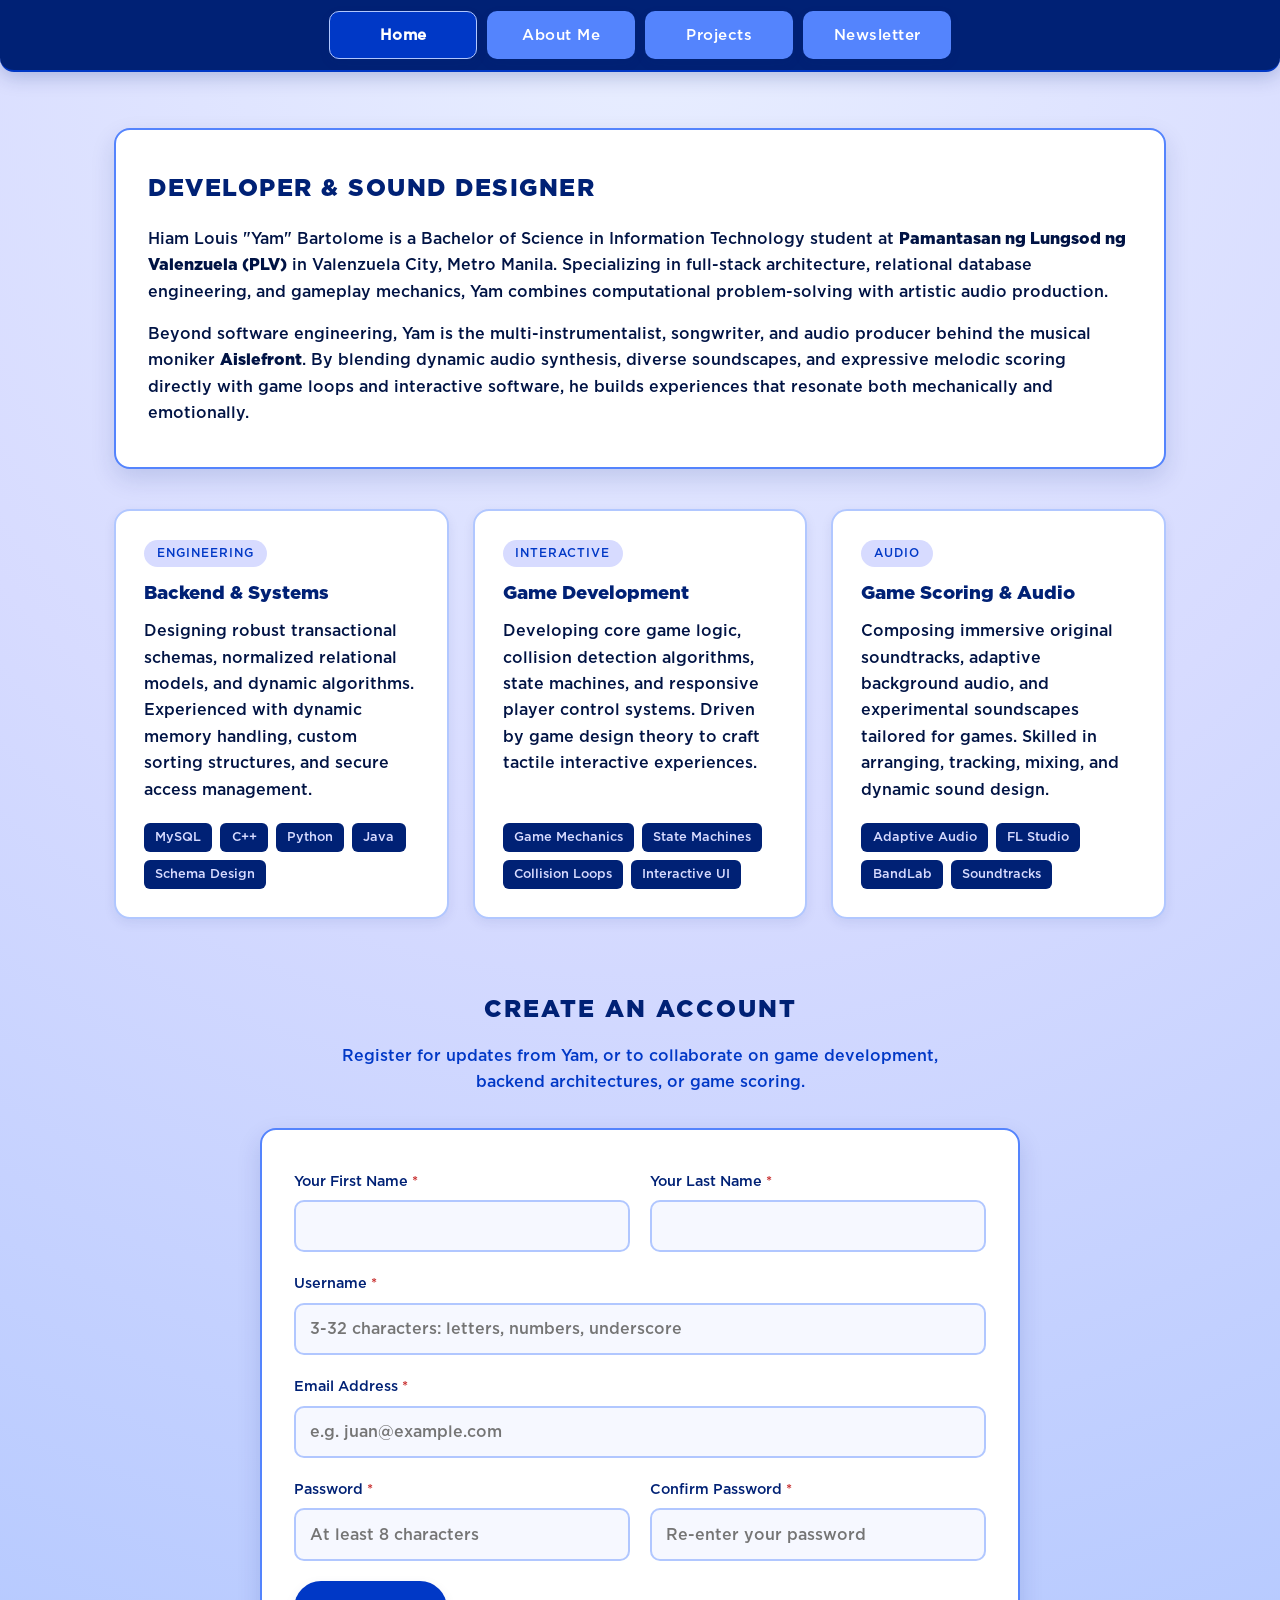
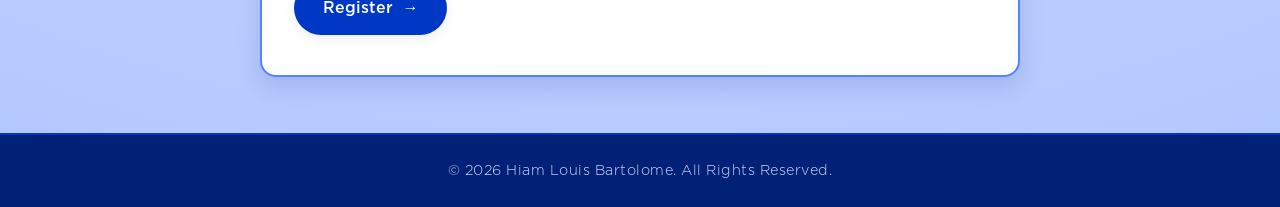
==== page2.html @ 818f1b2e "many changes" ====
<!DOCTYPE html>
<html lang="en">

<head>
    <meta charset="UTF-8">
    <meta name="viewport" content="width=device-width, initial-scale=1.0">
    <title>About Me | Bartolome</title>
    <link rel="stylesheet" href="style.css">
</head>

<body>
    <header class="Header">
        <div class="Header-Container">
            <nav class="Navigation-Bar" aria-label="Main Navigation">
                <a href="index.html" class="NavButton active">
                    <p>Home</p>
                </a>
                <a href="page2.html" class="NavButton">
                    <p>About Me</p>
                </a>
                <a href="page3.html" class="NavButton">
                    <p>Projects</p>
                </a>
                <a href="page4.html" class="NavButton">
                    <p>Newsletter</p>
                </a>
            </nav>
        </div>
    </header>

    <main>
        <!-- IN-DEPTH ABOUT SECTION -->
        <section class="In-Depth-About">
            <div class="About-Hero-Card">
                <h2>DEVELOPER & SOUND DESIGNER</h2>
                <p>
                    Hiam Louis "Yam" Bartolome is a Bachelor of Science in Information Technology student at <strong>Pamantasan ng Lungsod ng Valenzuela (PLV)</strong>
                    in Valenzuela City, Metro Manila. Specializing in full-stack architecture, relational database engineering, and gameplay mechanics,
                    Yam combines computational problem-solving with artistic audio production.
                </p>
                <p>
                    Beyond software engineering, Yam is the multi-instrumentalist, songwriter, and audio producer behind the musical moniker <strong>Aislefront</strong>. 
                    By blending dynamic audio synthesis, diverse soundscapes, and expressive melodic scoring directly with game loops and interactive software,
                    he builds experiences that resonate both mechanically and emotionally.
                </p>
            </div>

            <div class="About-Pillars-Grid">
                <article class="About-Pillar-Card">
                    <div>
                        <div class="Pillar-Header">
                            <span class="Pillar-Badge">Engineering</span>
                        </div>
                        <h3>Backend & Systems</h3>
                        <p>
                            Designing robust transactional schemas, normalized relational models, and dynamic algorithms. Experienced with dynamic memory handling,
                            custom sorting structures, and secure access management.
                        </p>
                    </div>
                    <div class="Tech-Tags">
                        <span class="Tech-Tag">MySQL</span>
                        <span class="Tech-Tag">C++</span>
                        <span class="Tech-Tag">Python</span>
                        <span class="Tech-Tag">Java</span>
                        <span class="Tech-Tag">Schema Design</span>
                    </div>
                </article>

                <article class="About-Pillar-Card">
                    <div>
                        <div class="Pillar-Header">
                            <span class="Pillar-Badge">Interactive</span>
                        </div>
                        <h3>Game Development</h3>
                        <p>
                            Developing core game logic, collision detection algorithms, state machines, and responsive player control systems. 
                            Driven by game design theory to craft tactile interactive experiences.
                        </p>
                    </div>
                    <div class="Tech-Tags">
                        <span class="Tech-Tag">Game Mechanics</span>
                        <span class="Tech-Tag">State Machines</span>
                        <span class="Tech-Tag">Collision Loops</span>
                        <span class="Tech-Tag">Interactive UI</span>
                    </div>
                </article>

                <article class="About-Pillar-Card">
                    <div>
                        <div class="Pillar-Header">
                            <span class="Pillar-Badge">Audio</span>
                        </div>
                        <h3>Game Scoring & Audio</h3>
                        <p>
                            Composing immersive original soundtracks, adaptive background audio, and experimental soundscapes tailored for games.
                            Skilled in arranging, tracking, mixing, and dynamic sound design.
                        </p>
                    </div>
                    <div class="Tech-Tags">
                        <span class="Tech-Tag">Adaptive Audio</span>
                        <span class="Tech-Tag">FL Studio</span>
                        <span class="Tech-Tag">BandLab</span>
                        <span class="Tech-Tag">Soundtracks</span>
                    </div>
                </article>
            </div>
        </section>

        <!-- REGISTRATION SECTION -->
        <section class="Contact-Section" id="contact">
            <div class="Contact-Title">
                <h1>CREATE AN ACCOUNT</h1>
                <p class="Contact-Subtitle">
                    Register for updates from Yam, or to collaborate on game development, backend architectures, or game scoring.
                </p>
            </div>

            <div class="Contact-Form-Container">
                <form class="Contact-Form" action="php/contact.php" method="POST" autocomplete="on">
                    <!-- Anti-spam Honeypot -->
                    <div class="honeypot-field" aria-hidden="true">
                        <label for="website_url">Leave this empty</label>
                        <input type="text" name="website_url" id="website_url" tabindex="-1" autocomplete="off">
                    </div>

                    <div class="Form-Row">
                        <div class="Form-Group">
                            <label for="first_name">Your First Name <span class="required">*</span></label>
                            <input
                                type="text"
                                id="first_name"
                                name="first_name"
                                class="Form-Control"
                                autocomplete="given-name"
                                required
                            >
                        </div>

                        <div class="Form-Group">
                            <label for="last_name">Your Last Name <span class="required">*</span></label>
                            <input
                                type="text"
                                id="last_name"
                                name="last_name"
                                class="Form-Control"
                                autocomplete="family-name"
                                required
                            >
                        </div>
                    </div>

                    <div class="Form-Group">
                        <label for="username">Username <span class="required">*</span></label>
                        <input
                            type="text"
                            id="username"
                            name="username"
                            class="Form-Control"
                            placeholder="3-32 characters: letters, numbers, underscore"
                            pattern="[A-Za-z0-9_]{3,32}"
                            autocomplete="username"
                            required
                        >
                    </div>

                    <div class="Form-Group">
                        <label for="email">Email Address <span class="required">*</span></label>
                        <input
                            type="email"
                            id="email"
                            name="email"
                            class="Form-Control"
                            placeholder="e.g. juan@example.com"
                            autocomplete="email"
                            required
                        >
                    </div>

                    <div class="Form-Row">
                        <div class="Form-Group">
                            <label for="password">Password <span class="required">*</span></label>
                            <input
                                type="password"
                                id="password"
                                name="password"
                                class="Form-Control"
                                placeholder="At least 8 characters"
                                autocomplete="new-password"
                                minlength="8"
                                required
                            >
                        </div>

                        <div class="Form-Group">
                            <label for="confirm_password">Confirm Password <span class="required">*</span></label>
                            <input
                                type="password"
                                id="confirm_password"
                                name="confirm_password"
                                class="Form-Control"
                                placeholder="Re-enter your password"
                                autocomplete="new-password"
                                minlength="8"
                                required
                            >
                        </div>
                    </div>

                    <button type="submit" class="Form-Submit-Btn">
                        <span>Register</span>
                        <span>&rarr;</span>
                    </button>
                </form>
            </div>
        </section>
    </main>

    <footer class="Footer">
        <p>&copy; 2026 Hiam Louis Bartolome. All Rights Reserved.</p>
    </footer>
</body>
</html>
---- style.css ----
/* ==========================================================================
   HLB PORTFOLIO - MAIN STYLESHEET
   ========================================================================== */

/* COLORS & SYSTEM VARIABLES */
:root {
    --color1: #002175;
    --color2: #0038c6;
    --color3: #0048ff;
    --color4: #5484fd;
    --color5: #b1c7ff;
    --color6: #d7dbff;

    --text-dark: #001344;
    --text-light: #ffffff;
    --shadow-sm: 0 4px 12px rgba(0, 33, 117, 0.08);
    --shadow-md: 0 10px 25px rgba(0, 33, 117, 0.14);
    --shadow-lg: 0 18px 36px rgba(0, 33, 117, 0.2);
    --transition-fast: 0.25s cubic-bezier(0.4, 0, 0.2, 1);
    --transition-smooth: 0.35s cubic-bezier(0.16, 1, 0.3, 1);
}

/* FONT-FACES (PRESERVED AS SPECIFIED) */
@font-face {
    font-family: "GothamBlack";
    src: url("/Gotham/Gotham Black/Gotham Black.otf");
    font-display: swap;
    font-weight: bold;
}

@font-face {
    font-family: "GothamMedium";
    src: url("/Gotham/Gotham Medium/Gotham Medium.otf");
    font-display: swap;
    font-weight: 500;
}

@font-face {
    font-family: "GothamLight";
    src: url("/Gotham/Gotham Light/Gotham Light.otf");
    font-display: swap;
    font-weight: 300;
}

/* RESET */
*,
*::before,
*::after {
    box-sizing: border-box;
    margin: 0;
    padding: 0;
}

body {
    background: radial-gradient(circle at 50% 0%, #e8eeff 0%, var(--color6) 45%, var(--color5) 100%);
    background-color: var(--color5);
    color: var(--text-dark);
    font-family: "GothamMedium", -apple-system, BlinkMacSystemFont, "Segoe UI", Roboto, sans-serif;
    line-height: 1.65;
    min-height: 100vh;
    display: flex;
    flex-direction: column;
    overflow-x: hidden;
}

b,
strong {
    font-family: "GothamBlack";
}

/* HEADER & NAVIGATION */
/* HEADER & NAVIGATION */
.Header {
    background-color: var(--color1);
    border-bottom: 2px solid var(--color2);
    position: sticky;
    top: 0;
    z-index: 1000;
    box-shadow: 0 4px 20px rgba(0, 33, 117, 0.25);
    backdrop-filter: blur(10px);
    /* Stretch to viewport edge with 5px left + 5px bottom gutter */
    margin: 0 0 0 0;
    width: 100%;
    border-radius: 0 0 14px 14px;
}

.Header-Container {
    width: 100%;
    max-width: none;
    margin: 0;
    padding: 0.7rem 1.1rem;
    display: flex;
    align-items: center;
    justify-content: center;
}

.Navigation-Bar {
    display: flex;
    flex-direction: row;
    align-items: center;
    justify-content: space-between;
    gap: 0.6rem;
    width: 50%;
    flex-wrap: wrap;
}

.Navigation-Bar a,
.Navigation-Bar .NavButton,
.Navigation-Bar #Button {
    background-color: var(--color4);
    color: #ffffff;
    font-family: "GothamMedium";
    font-size: 0.95rem;
    letter-spacing: 0.5px;
    text-decoration: none;
    padding: 0.65rem 0.50rem;
    border-radius: 10px;
    border: 1px solid transparent;
    display: grid;
    align-items: center;
    justify-content: center;
    /* Every item stretches equally across the bar */
    flex: 1 1 0;
    min-width: 90px;
    transition: all var(--transition-fast);
    box-shadow: var(--shadow-sm);
    cursor: pointer;
}

.Navigation-Bar a p,
.Navigation-Bar .NavButton p,
.Navigation-Bar #Button p {
    margin: 0;
    white-space: nowrap;
}

.Navigation-Bar a:hover,
.Navigation-Bar .NavButton:hover,
.Navigation-Bar #Button:hover {
    background-color: var(--color2);
    color: #ffffff;
    transform: translateY(-2px);
    box-shadow: var(--shadow-md);
    border-color: var(--color5);
}

.Navigation-Bar a.active,
.Navigation-Bar .NavButton.active {
    background-color: var(--color2);
    color: #ffffff;
    border-color: var(--color5);
    font-weight: bold;
}

/* --- Session-aware nav (login / account / logout) --- */
.NavAuth-Group {
    display: flex;
    gap: 0.6rem;
    flex: 2 1 0;
    min-width: 200px;
    align-items: stretch;
}

.NavAuth-Group .NavButton {
    flex: 1 1 0;
}

.NavAccount {
    background-color: var(--color2) !important;
    border-color: var(--color5) !important;
    gap: 0.55rem;
}

.NavAvatar {
    display: inline-flex;
    align-items: center;
    justify-content: center;
    width: 26px;
    height: 26px;
    border-radius: 50%;
    background: var(--color6);
    color: var(--color1);
    font-family: "GothamBlack";
    font-size: 0.8rem;
    line-height: 1;
}

.NavLogout {
    background-color: transparent !important;
    border: 2px solid var(--color4) !important;
    color: var(--color6) !important;
}

.NavLogout:hover {
    background-color: #b3261e !important;
    border-color: #b3261e !important;
    color: #fff !important;
}

/* Active Nav State */
.Navigation-Bar a.active,
.Navigation-Bar .NavButton.active {
    background-color: var(--color2);
    color: #ffffff;
    border-color: var(--color5);
    font-weight: bold;
}

/* MAIN CONTENT */
main {
    flex: 1;
    width: 100%;
    max-width: 1100px;
    margin: 0 auto;
    padding: 3.5rem 1.5rem;
    animation: FadeIn 0.8s ease forwards;
}

/* TITLE HERO CARD */
.Title-Card {
    display: flex;
    flex-direction: column;
    align-items: center;
    justify-content: center;
    text-align: center;
    padding: 2.5rem 1.5rem;
    margin-bottom: 2.5rem;
}

.Title-Card h1 {
    font-family: "GothamBlack";
    color: var(--color1);
    font-size: clamp(2.2rem, 5vw, 3.5rem);
    letter-spacing: 2px;
    text-transform: uppercase;
    margin-bottom: 0.75rem;
    line-height: 1.15;
}

.Title-Card h2 {
    font-family: "GothamMedium";
    color: var(--color2);
    font-size: clamp(1.1rem, 2.5vw, 1.4rem);
    letter-spacing: 0.5px;
    font-weight: 500;
    max-width: 800px;
}

/* INFORMATION CARDS GRID */
.Info-Cards {
    display: grid;
    grid-template-columns: repeat(auto-fit, minmax(300px, 1fr));
    gap: 2rem;
    justify-content: center;
    align-items: stretch;
    max-width: 900px;
    margin: 0 auto 3rem;
}

.Information-Card {
    font-family: "GothamMedium";
    background: #ffffff;
    color: var(--text-dark);
    padding: 2.25rem 2rem;
    border-radius: 16px;
    border: 2px solid var(--color4);
    box-shadow: var(--shadow-md);
    text-align: left;
    line-height: 1.75;
    font-size: 1.05rem;
    display: flex;
    flex-direction: column;
    justify-content: center;
    position: relative;
    overflow: hidden;
    transition: transform var(--transition-fast), box-shadow var(--transition-fast), border-color var(--transition-fast);
}

.Information-Card::before {
    content: "";
    position: absolute;
    top: 0;
    left: 0;
    width: 6px;
    height: 100%;
    background-color: var(--color3);
    transition: width var(--transition-fast);
}

.Information-Card:hover {
    transform: translateY(-6px);
    box-shadow: var(--shadow-lg);
    border-color: var(--color2);
}

.Information-Card:hover::before {
    width: 10px;
}

/* ==========================================================================
   AUTH (login / register / account)
   ========================================================================== */
   .Auth-Wrap {
    display: flex;
    justify-content: center;
    align-items: flex-start;
    padding: 2rem 0 4rem;
}

.Auth-Card {
    width: 100%;
    max-width: 460px;
    background: #fff;
    border: 2px solid var(--color4);
    border-radius: 18px;
    box-shadow: var(--shadow-md);
    padding: 2.5rem 2.25rem;
}

.Auth-Card h1 {
    font-family: "GothamBlack";
    color: var(--color1);
    letter-spacing: 2px;
    text-align: center;
    margin-bottom: 0.35rem;
    font-size: clamp(1.6rem, 4vw, 2.1rem);
}

.Auth-Card .Auth-Sub {
    text-align: center;
    color: var(--color2);
    margin-bottom: 1.75rem;
    font-size: 0.95rem;
}

.Auth-Form {
    display: flex;
    flex-direction: column;
    gap: 1.1rem;
}

.Auth-Form .Form-Group label {
    font-size: 0.85rem;
    letter-spacing: 0.4px;
    text-transform: uppercase;
}

.Auth-Submit {
    width: 100%;
    justify-content: center;
    align-self: stretch;
    margin-top: 0.35rem;
}

.Auth-Alert {
    border-radius: 10px;
    padding: 0.75rem 1rem;
    font-size: 0.9rem;
    margin-bottom: 1.1rem;
    border: 2px solid transparent;
}

.Auth-Alert.error {
    background: #fdecea;
    border-color: #f5c2c0;
    color: #8b1a13;
}

.Auth-Alert.success {
    background: #e8f5ec;
    border-color: #b7e0c3;
    color: #14532d;
}

.Auth-Footer {
    text-align: center;
    margin-top: 1.5rem;
    font-size: 0.9rem;
    color: var(--color1);
}

.Auth-Footer a {
    color: var(--color2);
    font-family: "GothamBlack";
    text-decoration: none;
}

.Auth-Footer a:hover {
    text-decoration: underline;
}

.Field-Hint {
    font-size: 0.78rem;
    color: #4a5580;
    margin-top: 0.15rem;
}

/* Password strength meter */
.Pw-Meter {
    height: 6px;
    border-radius: 9999px;
    background: var(--color6);
    overflow: hidden;
    margin-top: 0.35rem;
}

.Pw-Meter span {
    display: block;
    height: 100%;
    width: 0;
    background: #b3261e;
    transition: width 0.25s ease, background 0.25s ease;
}

.Pw-Meter[data-score="2"] span { background: #d17b00; }
.Pw-Meter[data-score="3"] span { background: #0a7d3a; }
.Pw-Meter[data-score="4"] span { background: #0a7d3a; }

/* Account dashboard bits */
.Account-Info {
    display: grid;
    gap: 0.6rem;
    margin-bottom: 1.5rem;
    padding: 1rem 1.15rem;
    border-radius: 12px;
    background: #f6f8ff;
    border: 1px solid var(--color5);
    font-size: 0.95rem;
}

.Account-Info strong {
    color: var(--color1);
}

/* Responsive tweaks */
@media (max-width: 768px) {
    .Navigation-Bar a,
    .Navigation-Bar .NavButton,
    .Navigation-Bar #Button {
        min-width: 72px;
        font-size: 0.82rem;
        padding: 0.5rem 0.7rem;
        border-radius: 8px;
    }
    .NavAuth-Group { min-width: 160px; }
}

@media (max-width: 480px) {
    .Header { border-radius: 0 0 10px 0; }
    .Navigation-Bar { gap: 0.4rem; }
    .Navigation-Bar a,
    .Navigation-Bar .NavButton,
    .Navigation-Bar #Button {
        font-size: 0.75rem;
        padding: 0.45rem 0.55rem;
        min-width: 60px;
    }
    .NavAvatar { width: 22px; height: 22px; font-size: 0.7rem; }
}

/* FOOTER */
.Footer {
    background-color: var(--color1);
    border-top: 2px solid var(--color2);
    padding: 1.5rem;
    text-align: center;
    margin-top: auto;
    width: 100%;
}

.Footer p {
    font-family: "GothamLight";
    font-size: 0.9rem;
    color: var(--color6);
    letter-spacing: 0.5px;
}

/* ANIMATIONS */
@keyframes FadeIn {
    from {
        opacity: 0;
        transform: translateY(20px);
    }

    to {
        opacity: 1;
        transform: translateY(0);
    }
}

/* RESPONSIVE DESIGN */
@media (max-width: 768px) {
    .Header-Container {
        flex-direction: column;
        padding: 1rem 1.25rem;
        gap: 0.75rem;
    }

    .Navigation-Bar {
        justify-content: center;
        width: 100%;
        gap: 0.5rem;
    }

    .Navigation-Bar a,
    .Navigation-Bar .NavButton,
    .Navigation-Bar #Button {
        font-size: 0.85rem;
        padding: 0.45rem 0.9rem;
    }

    main {
        padding: 2.5rem 1.25rem;
    }

    .Title-Card {
        padding: 1.5rem 0.5rem;
    }

    .Info-Cards {
        gap: 1.5rem;
    }

    .Information-Card {
        padding: 1.75rem 1.5rem;
    }
}

@media (max-width: 480px) {
    .Navigation-Bar {
        gap: 0.4rem;
    }

    .Navigation-Bar a,
    .Navigation-Bar .NavButton,
    .Navigation-Bar #Button {
        font-size: 0.8rem;
        padding: 0.4rem 0.75rem;
    }
}

/* ==========================================================================
   ADDITIONS: About, Contact, Projects, Buttons, Accessibility
   ========================================================================== */
:focus-visible {
    outline: 3px solid var(--color3);
    outline-offset: 3px;
    border-radius: 6px;
}

html {
    scroll-behavior: smooth;
}

.Hero-Actions {
    display: flex;
    gap: 1rem;
    flex-wrap: wrap;
    justify-content: center;
    margin-top: 1.75rem;
}

.Btn {
    font-family: "GothamMedium", sans-serif;
    text-decoration: none;
    padding: 0.75rem 1.6rem;
    border-radius: 9999px;
    background: var(--color2);
    color: #fff;
    border: 2px solid var(--color2);
    transition: all var(--transition-fast);
    box-shadow: var(--shadow-sm);
}

.Btn:hover {
    background: var(--color1);
    transform: translateY(-2px);
    box-shadow: var(--shadow-md);
}

.Btn.secondary {
    background: transparent;
    color: var(--color2);
}

.Btn.secondary:hover {
    background: var(--color2);
    color: #fff;
}

/* About */
.In-Depth-About {
    display: flex;
    flex-direction: column;
    gap: 2.5rem;
    margin-bottom: 4.5rem;
}

.About-Hero-Card,
.Contact-Form-Container {
    background: #fff;
    border: 2px solid var(--color4);
    border-radius: 16px;
    box-shadow: var(--shadow-md);
    padding: 2.5rem 2rem;
}

.About-Hero-Card h2 {
    font-family: "GothamBlack";
    color: var(--color1);
    letter-spacing: 1.5px;
    margin-bottom: 1rem;
}

.About-Hero-Card p+p {
    margin-top: 1rem;
}

.About-Pillars-Grid {
    display: grid;
    grid-template-columns: repeat(auto-fit, minmax(270px, 1fr));
    gap: 1.5rem;
}

.About-Pillar-Card,
.Project-Card {
    background: #fff;
    border: 2px solid var(--color5);
    border-radius: 16px;
    padding: 1.75rem;
    display: flex;
    flex-direction: column;
    justify-content: space-between;
    gap: 1.25rem;
    box-shadow: var(--shadow-sm);
    transition: transform var(--transition-fast), box-shadow var(--transition-fast), border-color var(--transition-fast);
}

.About-Pillar-Card:hover,
.Project-Card:hover {
    transform: translateY(-5px);
    box-shadow: var(--shadow-lg);
    border-color: var(--color3);
}

.About-Pillar-Card h3,
.Project-Card h3 {
    font-family: "GothamBlack";
    color: var(--color1);
    margin: 0.75rem 0 0.5rem;
}

.Pillar-Badge,
.Project-Status {
    display: inline-block;
    font-size: 0.75rem;
    letter-spacing: 1px;
    text-transform: uppercase;
    background: var(--color6);
    color: var(--color2);
    padding: 0.25rem 0.8rem;
    border-radius: 9999px;
}

.Tech-Tags {
    display: flex;
    flex-wrap: wrap;
    gap: 0.5rem;
}

.Tech-Tag {
    font-size: 0.8rem;
    background: var(--color1);
    color: var(--color6);
    padding: 0.25rem 0.7rem;
    border-radius: 6px;
}

/* Contact */
.Contact-Title {
    text-align: center;
    margin-bottom: 2rem;
}

.Contact-Title h1 {
    font-family: "GothamBlack";
    color: var(--color1);
    letter-spacing: 2px;
}

.Contact-Subtitle {
    max-width: 640px;
    margin: 0.75rem auto 0;
    color: var(--color2);
}

.Contact-Form-Container {
    max-width: 760px;
    margin: 0 auto;
}

.Contact-Form {
    display: flex;
    flex-direction: column;
    gap: 1.25rem;
}

.Form-Row {
    display: grid;
    grid-template-columns: 1fr 1fr;
    gap: 1.25rem;
}

.Form-Group {
    display: flex;
    flex-direction: column;
    gap: 0.4rem;
}

.Form-Group label {
    font-size: 0.9rem;
    color: var(--color1);
}

.required {
    color: #c62828;
}

.Form-Control {
    font: inherit;
    color: var(--text-dark);
    background: #f6f8ff;
    border: 2px solid var(--color5);
    border-radius: 10px;
    padding: 0.7rem 0.9rem;
    width: 100%;
    transition: border-color var(--transition-fast), box-shadow var(--transition-fast);
}

.Form-Control-2 {
    font: inherit;
    color: var(--text-dark);
    background: #f6f8ff;
    border: 2px solid var(--color5);
    border-radius: 10px;
    padding: 0.7rem 0.9rem;
    width: 100%;
    transition: border-color var(--transition-fast), box-shadow var(--transition-fast);
}

.Form-Control:focus {
    outline: none;
    border-color: var(--color3);
    box-shadow: 0 0 0 4px rgba(84, 132, 253, 0.25);
    background: #fff;
}

textarea.Form-Control {
    resize: vertical;
    min-height: 140px;
}

.Form-Submit-Btn {
    font: inherit;
    display: inline-flex;
    gap: 0.6rem;
    align-items: center;
    justify-content: center;
    cursor: pointer;
    background: var(--color2);
    color: #fff;
    border: none;
    border-radius: 9999px;
    padding: 0.85rem 1.8rem;
    align-self: flex-start;
    transition: all var(--transition-fast);
    box-shadow: var(--shadow-sm);
}

.Form-Submit-Btn:hover {
    background: var(--color1);
    transform: translateY(-2px);
    box-shadow: var(--shadow-md);
}

.honeypot-field {
    position: absolute;
    left: -9999px;
    width: 1px;
    height: 1px;
    overflow: hidden;
}

/* Projects */
.Projects-Grid {
    display: grid;
    grid-template-columns: repeat(auto-fit, minmax(500px, 1fr));
    gap: 2rem;
    margin-bottom: 3rem;
}

.Project-Card.featured {
    border: 2px solid var(--color4);
    box-shadow: var(--shadow-md);
}

.Project-Card.soon {
    border-style: dashed;
    justify-content: center;
    text-align: center;
    opacity: 0.85;
}

.Project-Links {
    display: flex;
    gap: 0.75rem;
    flex-wrap: wrap;
}

@media (max-width: 600px) {
    .Form-Row {
        grid-template-columns: 1fr;
    }

    .About-Hero-Card,
    .Contact-Form-Container {
        padding: 1.75rem 1.25rem;
    }
}

@media (prefers-reduced-motion: reduce) {
    * {
        animation: none !important;
        transition: none !important;
    }

    html {
        scroll-behavior: auto;
    }
}
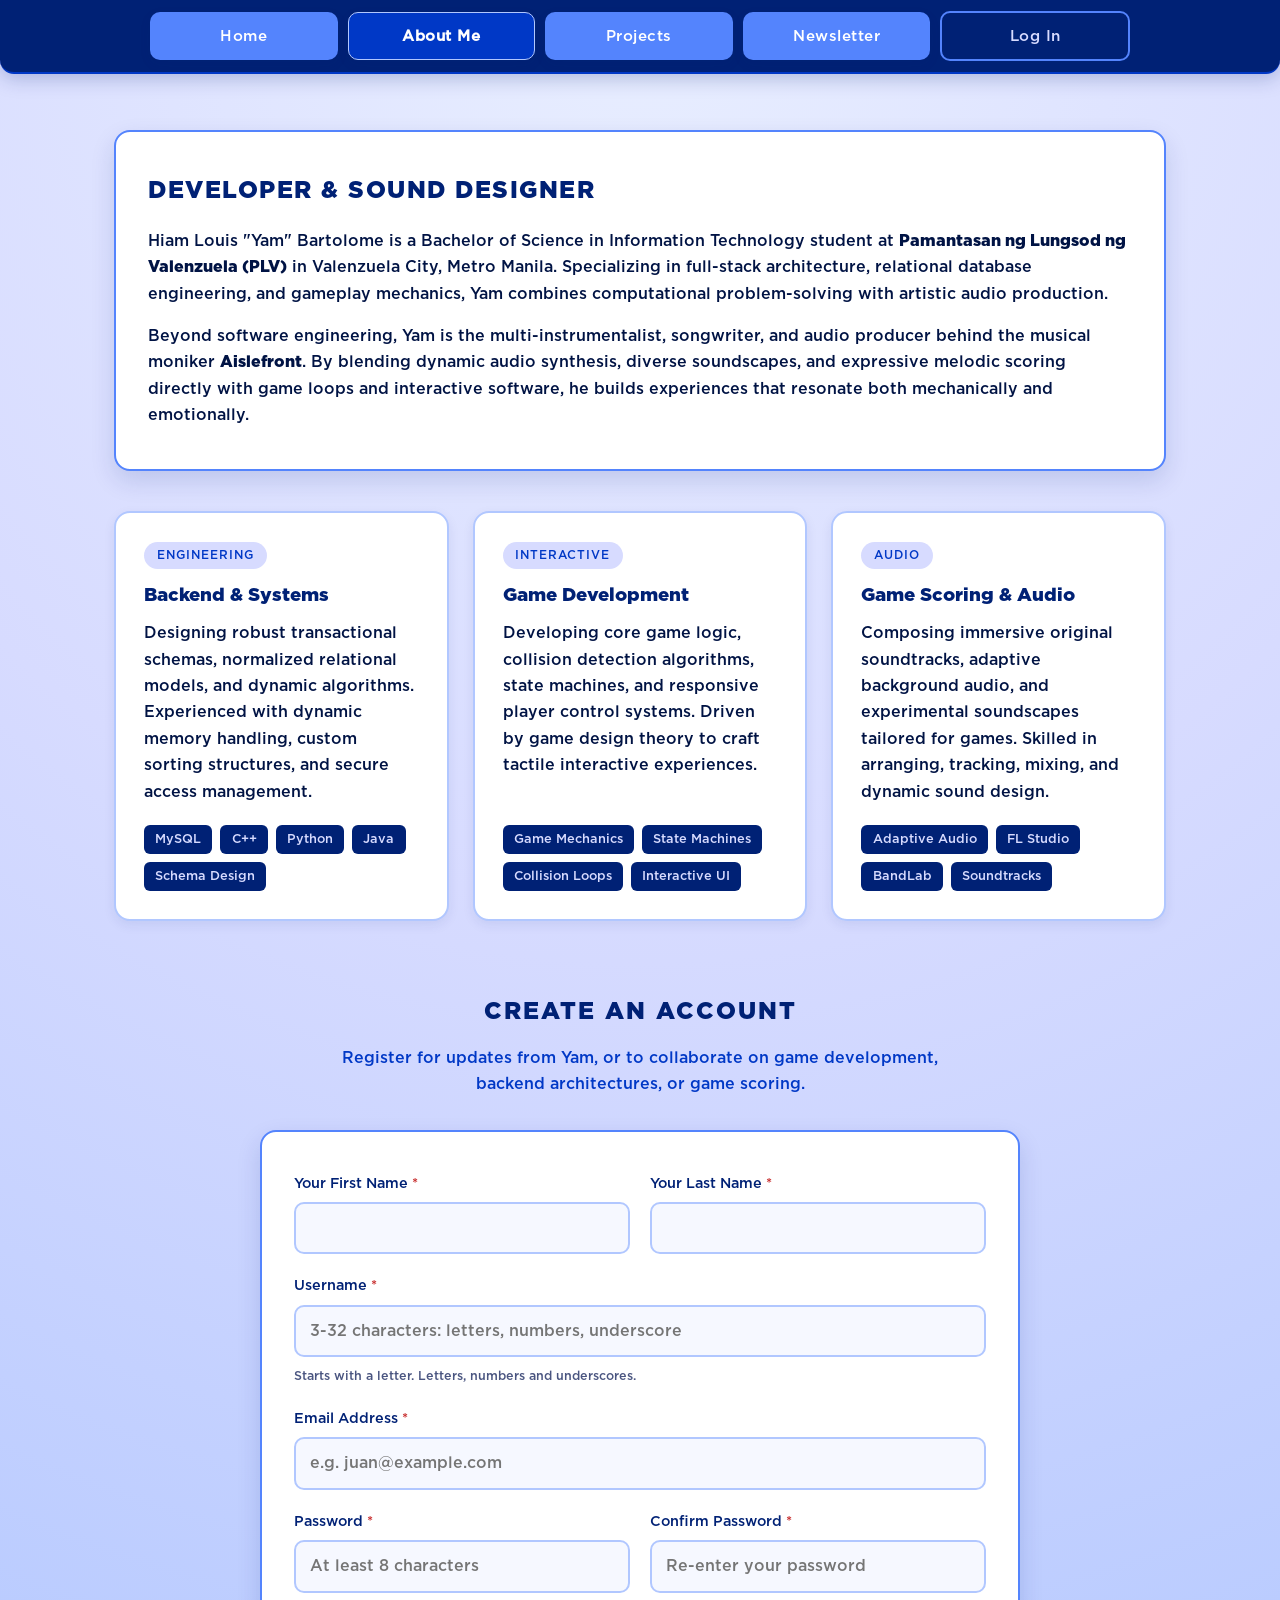
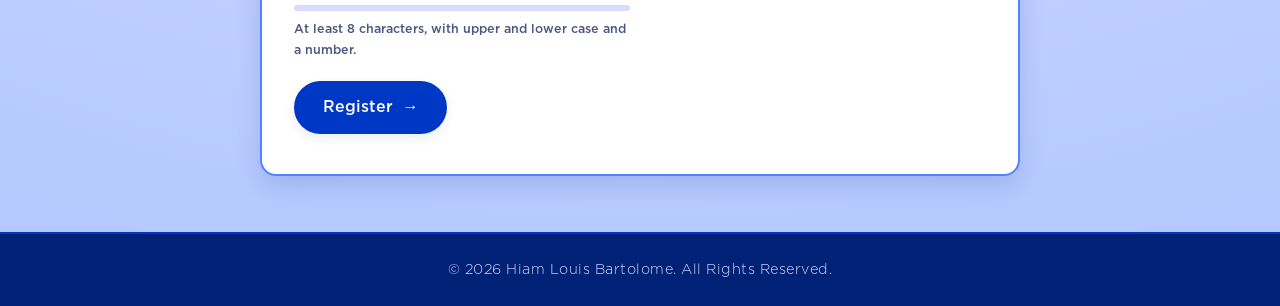
==== commit 16410b23: "modifications" ====
--- a/page2.html
+++ b/page2.html
@@ -12,10 +12,10 @@
     <header class="Header">
         <div class="Header-Container">
             <nav class="Navigation-Bar" aria-label="Main Navigation">
-                <a href="index.html" class="NavButton active">
+                <a href="index.html" class="NavButton">
                     <p>Home</p>
                 </a>
-                <a href="page2.html" class="NavButton">
+                <a href="page2.html" class="NavButton active">
                     <p>About Me</p>
                 </a>
                 <a href="page3.html" class="NavButton">
@@ -23,6 +23,9 @@
                 </a>
                 <a href="page4.html" class="NavButton">
                     <p>Newsletter</p>
+                </a>
+                <a href="php/login.php" id="navLogin" class="NavButton NavButtonDistinct">
+                    <p>Log In</p>
                 </a>
             </nav>
         </div>
@@ -116,7 +119,7 @@
             </div>
 
             <div class="Contact-Form-Container">
-                <form class="Contact-Form" action="php/contact.php" method="POST" autocomplete="on">
+                <form class="Contact-Form" id="registerForm" action="php/contact.php" method="POST" autocomplete="on" novalidate>
                     <!-- Anti-spam Honeypot -->
                     <div class="honeypot-field" aria-hidden="true">
                         <label for="website_url">Leave this empty</label>
@@ -157,10 +160,12 @@
                             name="username"
                             class="Form-Control"
                             placeholder="3-32 characters: letters, numbers, underscore"
-                            pattern="[A-Za-z0-9_]{3,32}"
+                            pattern="[A-Za-z][A-Za-z0-9_]{2,31}"
+                            maxlength="32"
                             autocomplete="username"
                             required
                         >
+                        <p class="Field-Hint">Starts with a letter. Letters, numbers and underscores.</p>
                     </div>
 
                     <div class="Form-Group">
@@ -187,22 +192,27 @@
                                 placeholder="At least 8 characters"
                                 autocomplete="new-password"
                                 minlength="8"
-                                required
-                            >
-                        </div>
-
-                        <div class="Form-Group">
-                            <label for="confirm_password">Confirm Password <span class="required">*</span></label>
+                                maxlength="72"
+                                required
+                            >
+                            <div class="Pw-Meter" id="pwMeter" data-score="0" aria-hidden="true"><span></span></div>
+                            <p class="Field-Hint" id="pwLabel">At least 8 characters, with upper and lower case and a number.</p>
+                        </div>
+
+                        <div class="Form-Group">
+                            <label for="confirm">Confirm Password <span class="required">*</span></label>
                             <input
                                 type="password"
-                                id="confirm_password"
+                                id="confirm"
                                 name="confirm_password"
                                 class="Form-Control"
                                 placeholder="Re-enter your password"
                                 autocomplete="new-password"
                                 minlength="8"
-                                required
-                            >
+                                maxlength="72"
+                                required
+                            >
+                            <p class="Field-Hint" id="confirmHint" aria-live="polite"></p>
                         </div>
                     </div>
 
@@ -218,5 +228,6 @@
     <footer class="Footer">
         <p>&copy; 2026 Hiam Louis Bartolome. All Rights Reserved.</p>
     </footer>
+    <script src="main.js"></script>
 </body>
 </html>
--- a/style.css
+++ b/style.css
@@ -20,24 +20,27 @@
     --transition-smooth: 0.35s cubic-bezier(0.16, 1, 0.3, 1);
 }
 
-/* FONT-FACES (PRESERVED AS SPECIFIED) */
+/* FONT-FACES
+   Paths are relative to this stylesheet, so Gotham/ sits beside style.css.
+   The previous "../HLB-Portfolio-main/..." form only resolved while the
+   project folder kept that exact name; this works whatever it's called. */
 @font-face {
     font-family: "GothamBlack";
-    src: url("/Gotham/Gotham Black/Gotham Black.otf");
+    src: url("Gotham/Gotham\ Black/Gotham\ Black.otf");
     font-display: swap;
     font-weight: bold;
 }
 
 @font-face {
     font-family: "GothamMedium";
-    src: url("/Gotham/Gotham Medium/Gotham Medium.otf");
+    src: url("Gotham/Gotham\ Medium/Gotham\ Medium.otf");
     font-display: swap;
     font-weight: 500;
 }
 
 @font-face {
     font-family: "GothamLight";
-    src: url("/Gotham/Gotham Light/Gotham Light.otf");
+    src: url("Gotham/Gotham\ Light/Gotham\ Light.otf");
     font-display: swap;
     font-weight: 300;
 }
@@ -100,7 +103,9 @@
     align-items: center;
     justify-content: space-between;
     gap: 0.6rem;
-    width: 50%;
+    /* Was 50%, which five items couldn't fit without wrapping. min() keeps
+       the bar centred and capped on wide screens, full-width on narrow ones. */
+    width: min(100%, 980px);
     flex-wrap: wrap;
 }
 
@@ -127,6 +132,23 @@
     cursor: pointer;
 }
 
+/* The Profile / Log In item, set apart from the page links.
+   This selector must NOT also match bare `.Navigation-Bar a`: that would
+   override the rule above for every link in the bar, washing all of them
+   out to --color5 with white text (which also fails contrast). */
+.Navigation-Bar .NavButtonDistinct {
+    background-color: transparent;
+    color: var(--color6);
+    border: 2px solid var(--color4);
+    box-shadow: none;
+}
+
+.Navigation-Bar .NavButtonDistinct:hover {
+    background-color: var(--color4);
+    border-color: var(--color5);
+    color: #ffffff;
+}
+
 .Navigation-Bar a p,
 .Navigation-Bar .NavButton p,
 .Navigation-Bar #Button p {
@@ -837,4 +859,585 @@
     html {
         scroll-behavior: auto;
     }
-}+}
+/* ==========================================================================
+   AUTH & PROFILE — additions
+   ========================================================================== */
+.Auth-Alert-List {
+    margin: 0;
+    padding-left: 1.1rem;
+}
+
+.Auth-Alert-List li + li {
+    margin-top: 0.3rem;
+}
+
+/* Show/hide password */
+.Pw-Field {
+    position: relative;
+    display: flex;
+}
+
+.Pw-Field .Form-Control {
+    padding-right: 4.5rem;
+}
+
+.Pw-Toggle {
+    position: absolute;
+    right: 0.4rem;
+    top: 50%;
+    transform: translateY(-50%);
+    border: none;
+    background: transparent;
+    color: var(--color2);
+    font: inherit;
+    font-size: 0.82rem;
+    padding: 0.3rem 0.6rem;
+    border-radius: 8px;
+    cursor: pointer;
+}
+
+.Pw-Toggle:hover {
+    background: var(--color6);
+}
+
+/* The confirm-password hint turns colour once it has something to say */
+.Field-Hint[data-state="bad"] { color: #b3261e; }
+.Field-Hint[data-state="good"] { color: #0a7d3a; }
+
+/* Profile */
+.Profile-Card {
+    max-width: 520px;
+}
+
+.Profile-Head {
+    display: flex;
+    align-items: center;
+    gap: 1.1rem;
+    padding-bottom: 1.4rem;
+    margin-bottom: 1.5rem;
+    border-bottom: 2px solid var(--color6);
+}
+
+.Profile-Avatar {
+    display: inline-flex;
+    align-items: center;
+    justify-content: center;
+    width: 58px;
+    height: 58px;
+    flex: 0 0 58px;
+    border-radius: 50%;
+    background: var(--color1);
+    color: var(--color6);
+    font-family: "GothamBlack";
+    font-size: 1.6rem;
+    line-height: 1;
+}
+
+.Profile-Name {
+    font-family: "GothamBlack";
+    color: var(--color1);
+    font-size: clamp(1.3rem, 3vw, 1.65rem);
+    letter-spacing: 0.5px;
+    line-height: 1.2;
+    text-align: left;
+    margin: 0;
+}
+
+.Profile-Handle {
+    color: var(--color2);
+    font-size: 0.92rem;
+}
+
+.Account-Row {
+    display: grid;
+    grid-template-columns: 9rem 1fr;
+    gap: 0.5rem 1rem;
+}
+
+.Account-Row dt {
+    color: var(--color2);
+    font-size: 0.85rem;
+}
+
+.Account-Row dd {
+    margin: 0;
+    color: var(--text-dark);
+    overflow-wrap: anywhere;
+}
+
+.Profile-Actions {
+    display: flex;
+    flex-wrap: wrap;
+    gap: 0.75rem;
+    margin-top: 0.5rem;
+}
+
+.Profile-Actions .Btn {
+    flex: 1 1 auto;
+    text-align: center;
+}
+
+@media (max-width: 480px) {
+    .Account-Row {
+        grid-template-columns: 1fr;
+        gap: 0.1rem;
+    }
+}
+
+/* ==========================================================================
+   THE AISLE — newsletter, set as a newspaper sheet
+   --------------------------------------------------------------------------
+   A printed sheet laid on the site's blue page. Cool newsprint rather than
+   warm cream, so it stays in the HLB palette; the masthead stays in Gotham
+   Black so it reads as a modern broadsheet instead of a Times pastiche.
+   Serif is used only where it earns its keep: running column text.
+   ========================================================================== */
+.News-Main {
+    max-width: 1180px;
+    padding: 2.5rem 1.25rem 4rem;
+}
+
+.News-Sheet {
+    --ink: #001344;
+    --paper: #f7f8fb;
+    --rule: rgba(0, 19, 68, 0.75);
+    --rule-soft: rgba(0, 19, 68, 0.22);
+
+    background: var(--paper);
+    color: var(--ink);
+    padding: clamp(1.5rem, 4vw, 3.25rem);
+    box-shadow: var(--shadow-lg);
+    border: 1px solid var(--rule-soft);
+}
+
+/* --- folio line --- */
+.News-Folio {
+    display: flex;
+    justify-content: space-between;
+    gap: 1rem;
+    flex-wrap: wrap;
+    font-family: "GothamMedium";
+    font-size: 0.7rem;
+    letter-spacing: 0.14em;
+    text-transform: uppercase;
+    color: rgba(0, 19, 68, 0.65);
+    padding-bottom: 0.6rem;
+}
+
+/* --- masthead, under the newspaper's thick-thin rule --- */
+.News-Masthead {
+    border-top: 3px solid var(--rule);
+    border-bottom: 1px solid var(--rule);
+    padding: clamp(1.25rem, 3vw, 2.25rem) 0 1.1rem;
+    text-align: center;
+}
+
+.News-Wordmark {
+    font-family: "GothamBlack", Impact, sans-serif;
+    font-size: clamp(2.6rem, 11vw, 7rem);
+    line-height: 0.86;
+    letter-spacing: -0.02em;
+    color: var(--ink);
+    margin: 0;
+}
+
+.News-Motto {
+    font-family: Georgia, "Iowan Old Style", "Times New Roman", serif;
+    font-style: italic;
+    font-size: clamp(0.85rem, 1.6vw, 1rem);
+    color: rgba(0, 19, 68, 0.78);
+    max-width: 46ch;
+    margin: 0.75rem auto 0;
+    line-height: 1.5;
+}
+
+/* --- dateline --- */
+.News-Dateline {
+    display: flex;
+    justify-content: space-between;
+    gap: 1rem;
+    flex-wrap: wrap;
+    font-family: "GothamMedium";
+    font-size: 0.72rem;
+    letter-spacing: 0.1em;
+    text-transform: uppercase;
+    padding: 0.5rem 0;
+    border-bottom: 3px solid var(--rule);
+    margin-bottom: 1.75rem;
+}
+
+/* --- the grid: lead spans two columns, rail sits on the right --- */
+.News-Grid {
+    display: grid;
+    grid-template-columns: 2fr 1.15fr 1fr;
+    gap: 0;
+}
+
+.News-Lead,
+.News-Story,
+.News-Rail > section {
+    padding: 0 1.5rem;
+}
+
+/* Explicit placement: lead on the left across both rows, the two shorter
+   stories stacked in the middle, brief + classified down the right. Left to
+   auto-placement the third story drifts into the rail's column. */
+.News-Lead {
+    grid-column: 1;
+    grid-row: 1 / span 2;
+    padding-left: 0;
+    border-right: 1px solid var(--rule-soft);
+}
+
+.News-Story {
+    grid-column: 2;
+    border-right: 1px solid var(--rule-soft);
+}
+
+.News-Lead + .News-Story {
+    grid-row: 1;
+    align-self: start;
+}
+
+.News-Story + .News-Story {
+    grid-row: 2;
+    align-self: start;
+    border-top: 1px solid var(--rule-soft);
+    margin-top: 1.5rem;
+    padding-top: 1.5rem;
+}
+
+.News-Rail {
+    grid-column: 3;
+    grid-row: 1 / span 2;
+    padding-right: 0;
+}
+
+.News-Rail > section {
+    padding-right: 0;
+}
+
+/* --- story typography --- */
+.News-Kicker {
+    font-family: "GothamMedium";
+    font-size: 0.72rem;
+    letter-spacing: 0.12em;
+    text-transform: uppercase;
+    color: var(--color3);
+    margin-bottom: 0.4rem;
+}
+
+.News-Headline {
+    font-family: "GothamBlack";
+    font-size: clamp(1.7rem, 3.4vw, 2.6rem);
+    line-height: 1.04;
+    letter-spacing: -0.01em;
+    color: var(--ink);
+    margin-bottom: 0.5rem;
+}
+
+.News-Subhead {
+    font-family: "GothamBlack";
+    font-size: clamp(1.1rem, 1.9vw, 1.3rem);
+    line-height: 1.15;
+    color: var(--ink);
+    margin-bottom: 0.4rem;
+}
+
+.News-Byline {
+    font-family: Georgia, "Times New Roman", serif;
+    font-style: italic;
+    font-size: 0.85rem;
+    color: rgba(0, 19, 68, 0.6);
+    padding-bottom: 0.7rem;
+    margin-bottom: 0.9rem;
+    border-bottom: 1px solid var(--rule-soft);
+}
+
+.News-Lead p:not(.News-Kicker):not(.News-Byline),
+.News-Story p:not(.News-Kicker):not(.News-Byline) {
+    font-family: Georgia, "Iowan Old Style", "Times New Roman", serif;
+    font-size: 0.97rem;
+    line-height: 1.62;
+    hyphens: auto;
+}
+
+.News-Lead p + p,
+.News-Story p + p {
+    margin-top: 0.85rem;
+}
+
+/* The lead runs in two columns on wide screens, like a real front page */
+.News-Columns {
+    columns: 2;
+    column-gap: 1.6rem;
+    column-rule: 1px solid var(--rule-soft);
+    text-align: justify;
+}
+
+.News-Columns p {
+    break-inside: avoid-column;
+}
+
+/* Drop cap on the opening paragraph only */
+.News-Opening::first-letter {
+    font-family: "GothamBlack", Georgia, serif;
+    float: left;
+    font-size: 3.5em;
+    line-height: 0.76;
+    padding: 0.06em 0.09em 0 0;
+    color: var(--color3);
+}
+
+/* --- rail: in brief --- */
+.News-RailHead {
+    font-family: "GothamBlack";
+    font-size: 1rem;
+    letter-spacing: 0.02em;
+    padding-bottom: 0.45rem;
+    margin-bottom: 0.8rem;
+    border-bottom: 3px double var(--rule);
+}
+
+.News-Brief ul {
+    list-style: none;
+    font-family: Georgia, "Times New Roman", serif;
+    font-size: 0.9rem;
+    line-height: 1.5;
+}
+
+.News-Brief li + li {
+    margin-top: 0.7rem;
+    padding-top: 0.7rem;
+    border-top: 1px solid var(--rule-soft);
+}
+
+.News-Brief strong {
+    font-family: "GothamMedium";
+    font-weight: 500;
+}
+
+/* --- rail: the subscribe form, set as a classified advertisement --- */
+.News-Classified {
+    margin-top: 1.75rem;
+    margin-left: 1.5rem;
+    border: 2px solid var(--ink);
+    padding: 1.1rem !important;
+    background: #fff;
+}
+
+.News-ClassifiedRule {
+    font-family: "GothamMedium";
+    font-size: 0.62rem;
+    letter-spacing: 0.22em;
+    text-transform: uppercase;
+    text-align: center;
+    color: rgba(0, 19, 68, 0.55);
+    padding-bottom: 0.6rem;
+}
+
+.News-ClassifiedCopy {
+    font-family: Georgia, "Times New Roman", serif;
+    font-size: 0.86rem;
+    line-height: 1.5;
+    margin-bottom: 0.9rem;
+}
+
+.News-Form {
+    display: flex;
+    flex-direction: column;
+    gap: 0.7rem;
+}
+
+.News-Form .Form-Group label {
+    font-family: "GothamMedium";
+    font-size: 0.76rem;
+    color: var(--ink);
+}
+
+.News-Optional {
+    font-family: Georgia, serif;
+    font-style: italic;
+    color: rgba(0, 19, 68, 0.5);
+    font-size: 0.75rem;
+}
+
+.News-Form .Form-Control {
+    background: var(--paper);
+    border: 1px solid var(--rule);
+    border-radius: 0;
+    padding: 0.5rem 0.6rem;
+    font-size: 0.9rem;
+}
+
+.News-Form .Form-Control:focus {
+    outline: none;
+    border-color: var(--color3);
+    box-shadow: 0 0 0 3px rgba(0, 72, 255, 0.18);
+    background: #fff;
+}
+
+.News-Submit {
+    font: inherit;
+    font-family: "GothamMedium";
+    font-size: 0.9rem;
+    letter-spacing: 0.06em;
+    background: var(--ink);
+    color: var(--paper);
+    border: none;
+    border-radius: 0;
+    padding: 0.65rem 1rem;
+    cursor: pointer;
+    transition: background var(--transition-fast);
+}
+
+.News-Submit:hover {
+    background: var(--color3);
+}
+
+.News-FormNote {
+    font-family: Georgia, serif;
+    font-size: 0.74rem;
+    line-height: 1.4;
+    color: rgba(0, 19, 68, 0.6);
+}
+
+/* --- back issues: a real sequence, so the numbering carries information --- */
+.News-Archive {
+    margin-top: 2.5rem;
+    padding-top: 1.1rem;
+    border-top: 3px solid var(--rule);
+}
+
+.News-ArchiveHead {
+    font-family: "GothamBlack";
+    font-size: 0.95rem;
+    margin-bottom: 0.7rem;
+}
+
+.News-ArchiveList {
+    list-style: none;
+}
+
+.News-ArchiveList li {
+    display: grid;
+    grid-template-columns: 5rem 1fr auto;
+    gap: 0.5rem 1rem;
+    align-items: baseline;
+    padding: 0.55rem 0;
+    border-top: 1px solid var(--rule-soft);
+    font-family: Georgia, "Times New Roman", serif;
+    font-size: 0.9rem;
+}
+
+.News-ArchiveNo {
+    font-family: "GothamBlack";
+    font-size: 0.78rem;
+    letter-spacing: 0.06em;
+    color: var(--color3);
+}
+
+.News-ArchiveDate {
+    font-style: italic;
+    color: rgba(0, 19, 68, 0.6);
+    font-size: 0.82rem;
+}
+
+.News-Colophon {
+    margin-top: 1.75rem;
+    padding-top: 0.9rem;
+    border-top: 1px solid var(--rule-soft);
+    font-family: Georgia, serif;
+    font-style: italic;
+    font-size: 0.8rem;
+    text-align: center;
+    color: rgba(0, 19, 68, 0.6);
+}
+
+/* --- the sheet refolds rather than shrinking --- */
+@media (max-width: 960px) {
+    .News-Grid {
+        grid-template-columns: 1fr 1fr;
+    }
+
+    .News-Lead {
+        grid-column: 1 / -1;
+        grid-row: auto;
+        border-right: none;
+        border-bottom: 3px solid var(--rule);
+        padding: 0 0 1.5rem;
+        margin-bottom: 1.5rem;
+    }
+
+    /* Two columns: the stories side by side, the rail across the bottom */
+    .News-Lead + .News-Story,
+    .News-Story + .News-Story {
+        grid-row: 2;
+        align-self: start;
+        margin-top: 0;
+        padding-top: 0;
+        border-top: none;
+        padding-left: 0;
+        border-right: none;
+    }
+
+    .News-Lead + .News-Story { grid-column: 1; padding-right: 1.5rem; }
+    .News-Story + .News-Story { grid-column: 2; }
+
+    .News-Rail {
+        grid-column: 1 / -1;
+        grid-row: 3;
+        display: grid;
+        grid-template-columns: 1fr 1fr;
+        gap: 1.5rem;
+        margin-top: 1.75rem;
+        padding-top: 1.25rem;
+        border-top: 3px solid var(--rule);
+    }
+
+    .News-Rail > section {
+        padding: 0;
+        margin: 0;
+    }
+}
+
+@media (max-width: 680px) {
+    .News-Grid {
+        grid-template-columns: 1fr;
+    }
+
+    .News-Columns {
+        columns: 1;
+        text-align: left;
+    }
+
+    .News-Lead + .News-Story,
+    .News-Story + .News-Story,
+    .News-Rail {
+        grid-column: 1;
+        grid-row: auto;
+        display: block;
+        padding: 0;
+        border-left: none;
+    }
+
+    .News-Lead + .News-Story { padding-right: 0; }
+
+    .News-Story + .News-Story,
+    .News-Rail {
+        border-top: 1px solid var(--rule-soft);
+        margin-top: 1.5rem;
+        padding-top: 1.5rem;
+    }
+
+    .News-Rail > section + section { margin-top: 1.5rem; }
+
+    .News-ArchiveList li {
+        grid-template-columns: 4.5rem 1fr;
+    }
+
+    .News-ArchiveDate {
+        grid-column: 2;
+    }
+}
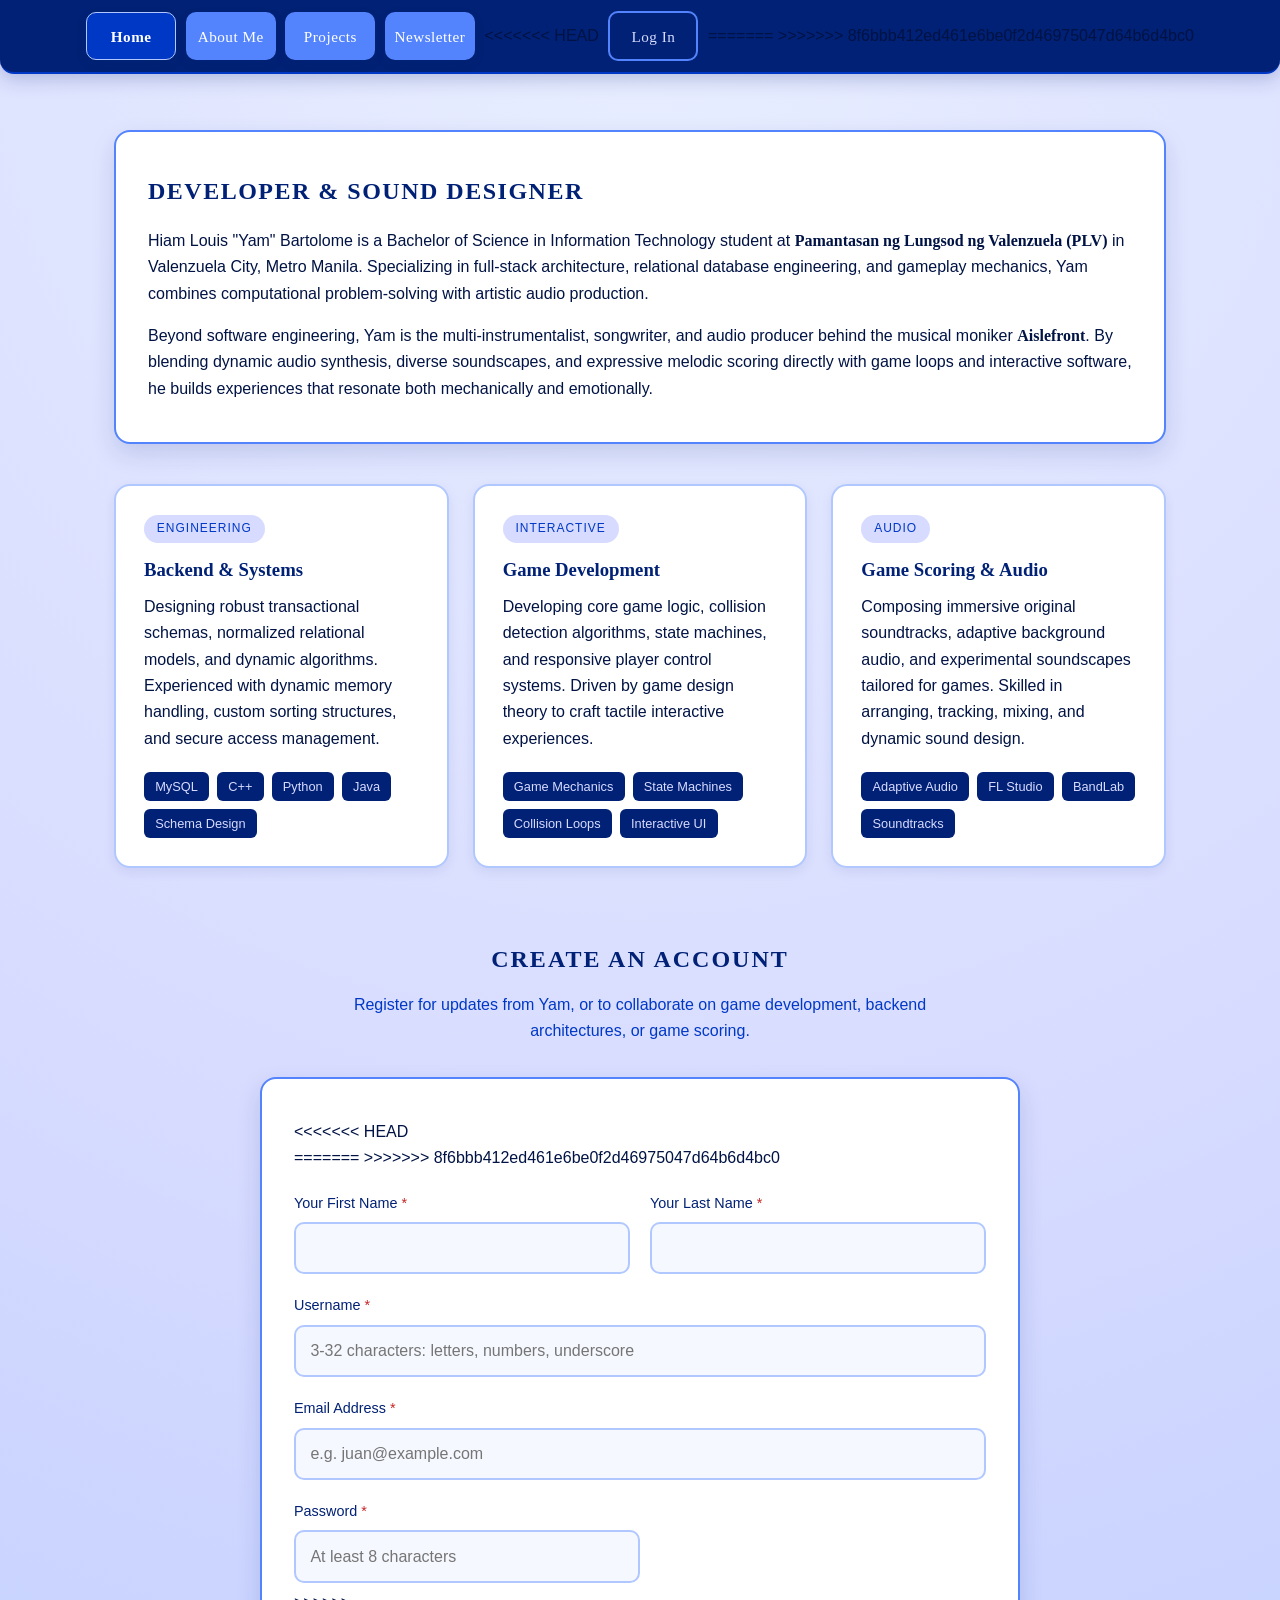
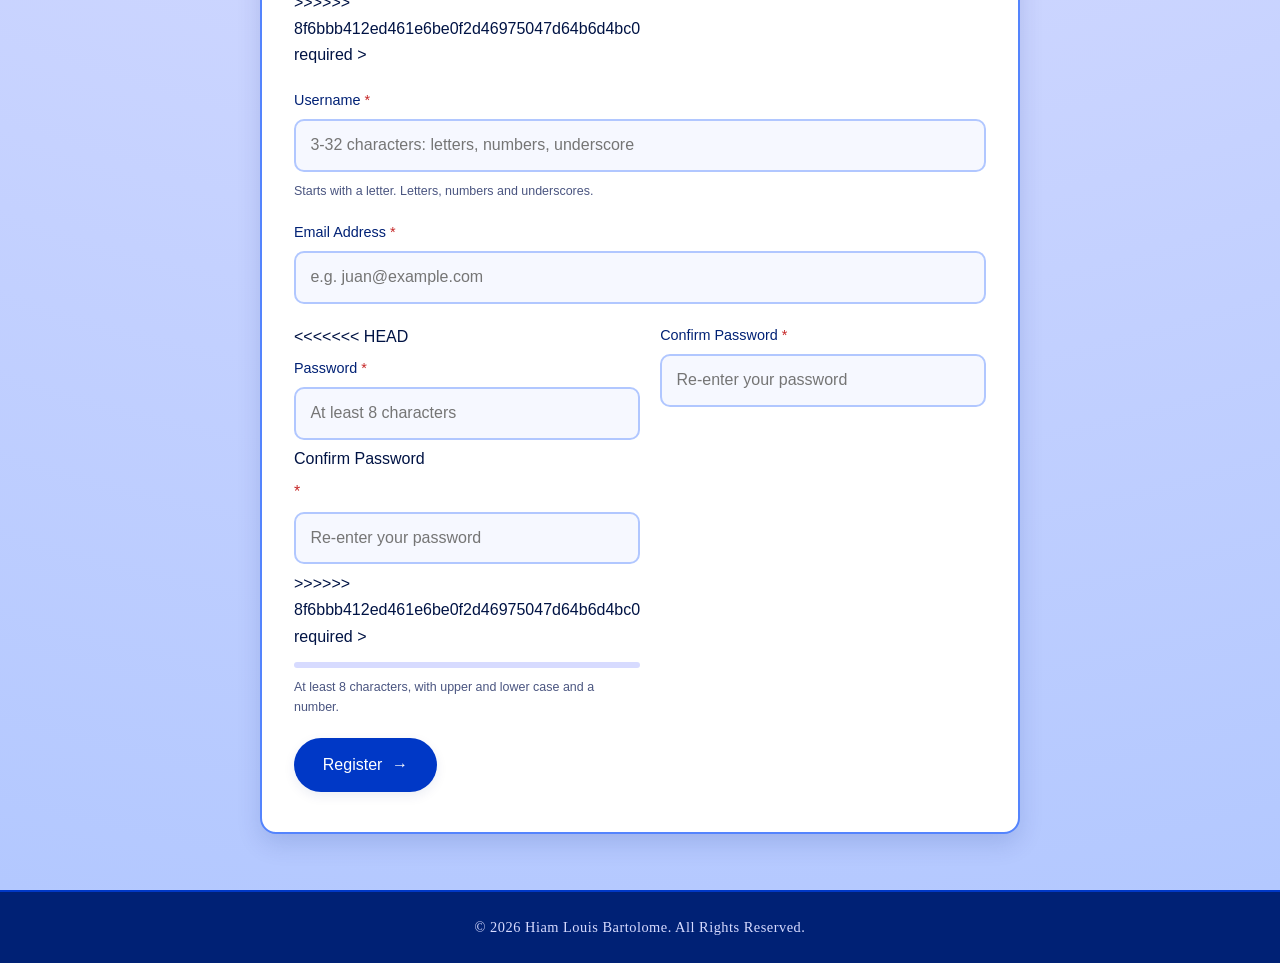
==== commit a87485cd: "Merge branch 'main' of https://github.com/Neonathixx/HLB-Portfolio" ====
--- a/page2.html
+++ b/page2.html
@@ -12,10 +12,10 @@
     <header class="Header">
         <div class="Header-Container">
             <nav class="Navigation-Bar" aria-label="Main Navigation">
-                <a href="index.html" class="NavButton">
+                <a href="index.html" class="NavButton active">
                     <p>Home</p>
                 </a>
-                <a href="page2.html" class="NavButton active">
+                <a href="page2.html" class="NavButton">
                     <p>About Me</p>
                 </a>
                 <a href="page3.html" class="NavButton">
@@ -24,9 +24,12 @@
                 <a href="page4.html" class="NavButton">
                     <p>Newsletter</p>
                 </a>
+<<<<<<< HEAD
                 <a href="php/login.php" id="navLogin" class="NavButton NavButtonDistinct">
                     <p>Log In</p>
                 </a>
+=======
+>>>>>>> 8f6bbb412ed461e6be0f2d46975047d64b6d4bc0
             </nav>
         </div>
     </header>
@@ -119,7 +122,11 @@
             </div>
 
             <div class="Contact-Form-Container">
+<<<<<<< HEAD
                 <form class="Contact-Form" id="registerForm" action="php/contact.php" method="POST" autocomplete="on" novalidate>
+=======
+                <form class="Contact-Form" action="php/contact.php" method="POST" autocomplete="on">
+>>>>>>> 8f6bbb412ed461e6be0f2d46975047d64b6d4bc0
                     <!-- Anti-spam Honeypot -->
                     <div class="honeypot-field" aria-hidden="true">
                         <label for="website_url">Leave this empty</label>
@@ -147,6 +154,52 @@
                                 name="last_name"
                                 class="Form-Control"
                                 autocomplete="family-name"
+<<<<<<< HEAD
+=======
+                                required
+                            >
+                        </div>
+                    </div>
+
+                    <div class="Form-Group">
+                        <label for="username">Username <span class="required">*</span></label>
+                        <input
+                            type="text"
+                            id="username"
+                            name="username"
+                            class="Form-Control"
+                            placeholder="3-32 characters: letters, numbers, underscore"
+                            pattern="[A-Za-z0-9_]{3,32}"
+                            autocomplete="username"
+                            required
+                        >
+                    </div>
+
+                    <div class="Form-Group">
+                        <label for="email">Email Address <span class="required">*</span></label>
+                        <input
+                            type="email"
+                            id="email"
+                            name="email"
+                            class="Form-Control"
+                            placeholder="e.g. juan@example.com"
+                            autocomplete="email"
+                            required
+                        >
+                    </div>
+
+                    <div class="Form-Row">
+                        <div class="Form-Group">
+                            <label for="password">Password <span class="required">*</span></label>
+                            <input
+                                type="password"
+                                id="password"
+                                name="password"
+                                class="Form-Control"
+                                placeholder="At least 8 characters"
+                                autocomplete="new-password"
+                                minlength="8"
+>>>>>>> 8f6bbb412ed461e6be0f2d46975047d64b6d4bc0
                                 required
                             >
                         </div>
@@ -183,6 +236,7 @@
 
                     <div class="Form-Row">
                         <div class="Form-Group">
+<<<<<<< HEAD
                             <label for="password">Password <span class="required">*</span></label>
                             <input
                                 type="password"
@@ -193,6 +247,17 @@
                                 autocomplete="new-password"
                                 minlength="8"
                                 maxlength="72"
+=======
+                            <label for="confirm_password">Confirm Password <span class="required">*</span></label>
+                            <input
+                                type="password"
+                                id="confirm_password"
+                                name="confirm_password"
+                                class="Form-Control"
+                                placeholder="Re-enter your password"
+                                autocomplete="new-password"
+                                minlength="8"
+>>>>>>> 8f6bbb412ed461e6be0f2d46975047d64b6d4bc0
                                 required
                             >
                             <div class="Pw-Meter" id="pwMeter" data-score="0" aria-hidden="true"><span></span></div>
--- a/style.css
+++ b/style.css
@@ -26,21 +26,33 @@
    project folder kept that exact name; this works whatever it's called. */
 @font-face {
     font-family: "GothamBlack";
+<<<<<<< HEAD
     src: url("Gotham/Gotham\ Black/Gotham\ Black.otf");
+=======
+    src: url("/Gotham/Gotham Black/Gotham Black.otf");
+>>>>>>> 8f6bbb412ed461e6be0f2d46975047d64b6d4bc0
     font-display: swap;
     font-weight: bold;
 }
 
 @font-face {
     font-family: "GothamMedium";
+<<<<<<< HEAD
     src: url("Gotham/Gotham\ Medium/Gotham\ Medium.otf");
+=======
+    src: url("/Gotham/Gotham Medium/Gotham Medium.otf");
+>>>>>>> 8f6bbb412ed461e6be0f2d46975047d64b6d4bc0
     font-display: swap;
     font-weight: 500;
 }
 
 @font-face {
     font-family: "GothamLight";
+<<<<<<< HEAD
     src: url("Gotham/Gotham\ Light/Gotham\ Light.otf");
+=======
+    src: url("/Gotham/Gotham Light/Gotham Light.otf");
+>>>>>>> 8f6bbb412ed461e6be0f2d46975047d64b6d4bc0
     font-display: swap;
     font-weight: 300;
 }
@@ -103,9 +115,13 @@
     align-items: center;
     justify-content: space-between;
     gap: 0.6rem;
+<<<<<<< HEAD
     /* Was 50%, which five items couldn't fit without wrapping. min() keeps
        the bar centred and capped on wide screens, full-width on narrow ones. */
     width: min(100%, 980px);
+=======
+    width: 50%;
+>>>>>>> 8f6bbb412ed461e6be0f2d46975047d64b6d4bc0
     flex-wrap: wrap;
 }
 
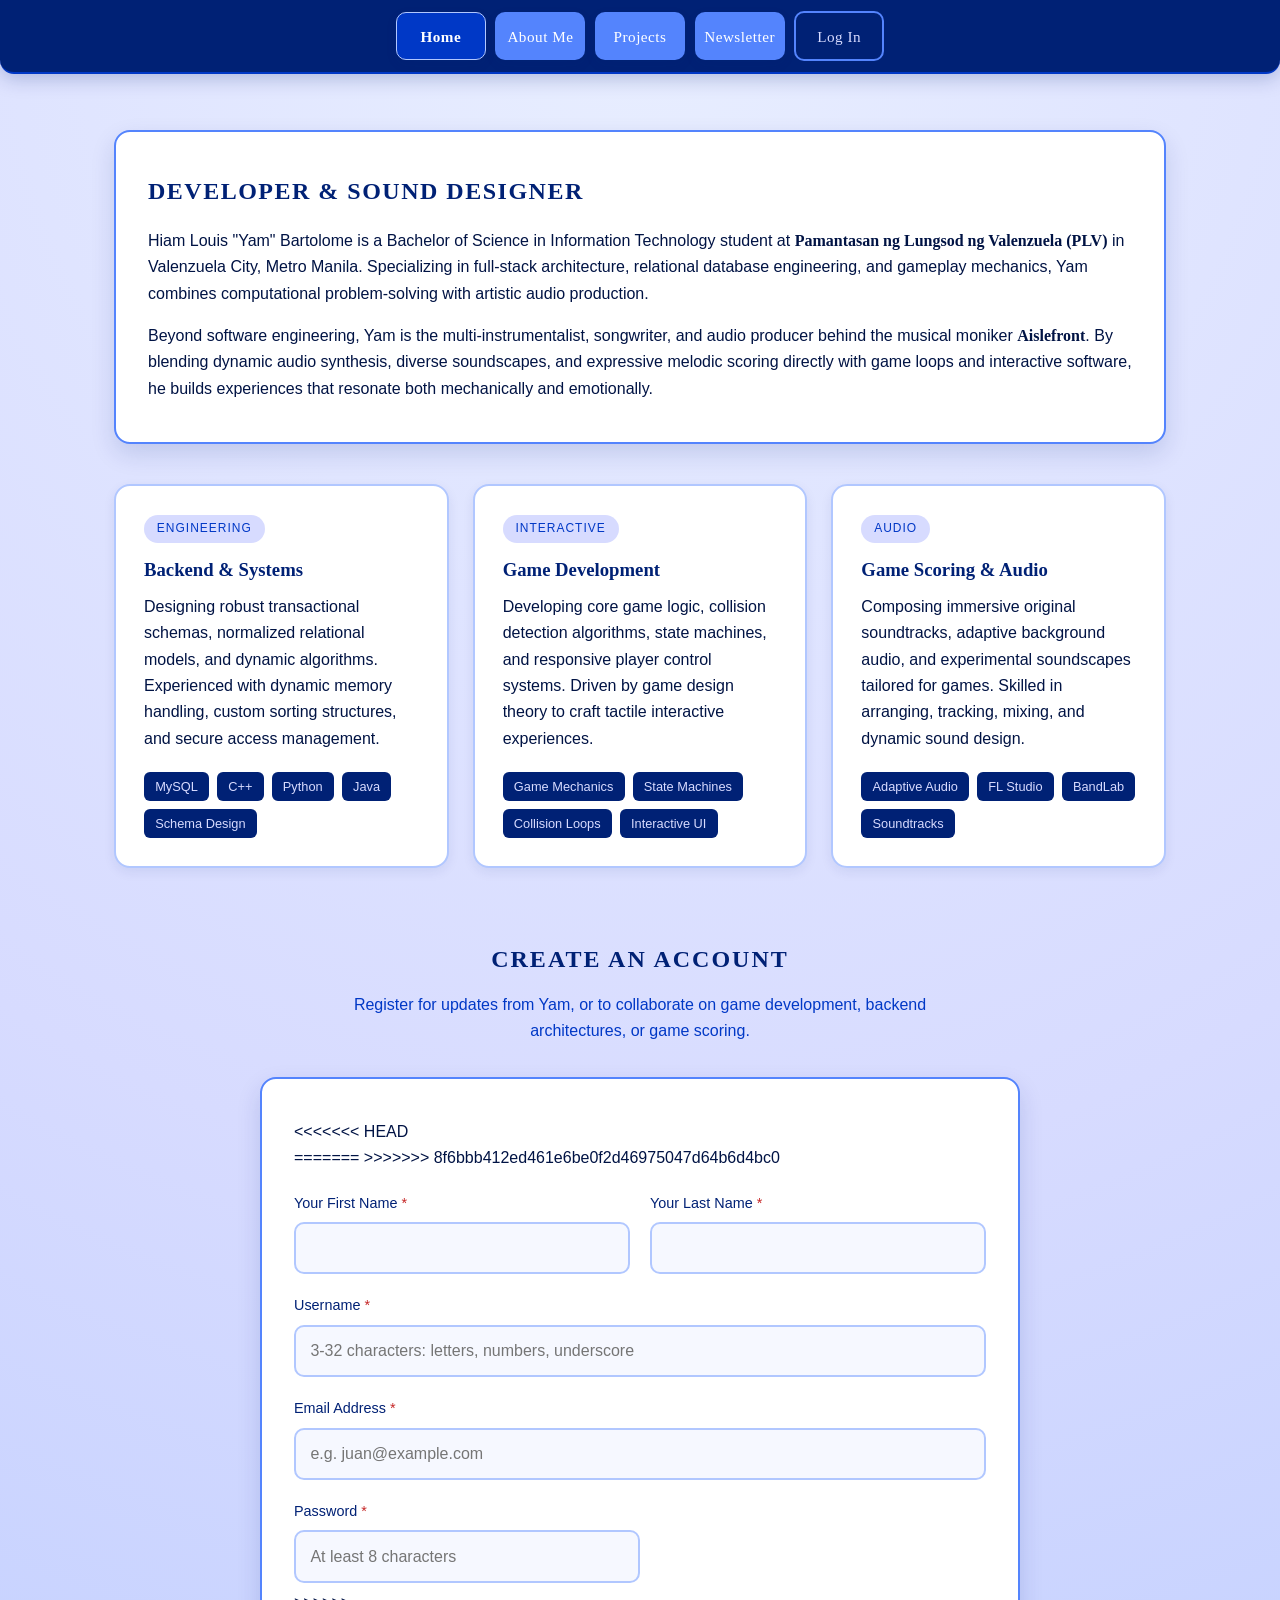
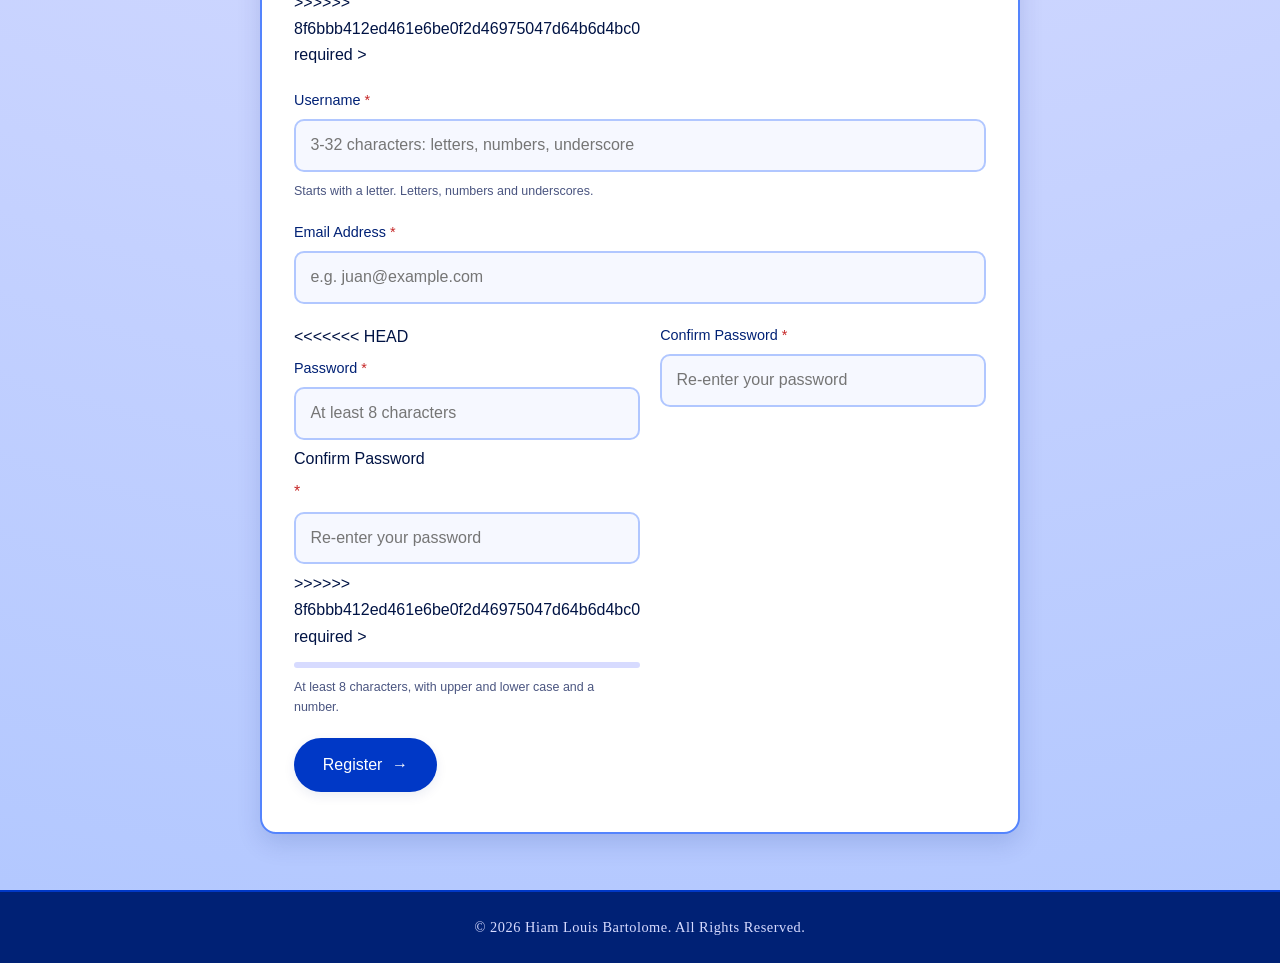
==== commit ebbac4c6: "fixed merge conflict" ====
--- a/page2.html
+++ b/page2.html
@@ -24,12 +24,9 @@
                 <a href="page4.html" class="NavButton">
                     <p>Newsletter</p>
                 </a>
-<<<<<<< HEAD
                 <a href="php/login.php" id="navLogin" class="NavButton NavButtonDistinct">
                     <p>Log In</p>
                 </a>
-=======
->>>>>>> 8f6bbb412ed461e6be0f2d46975047d64b6d4bc0
             </nav>
         </div>
     </header>
